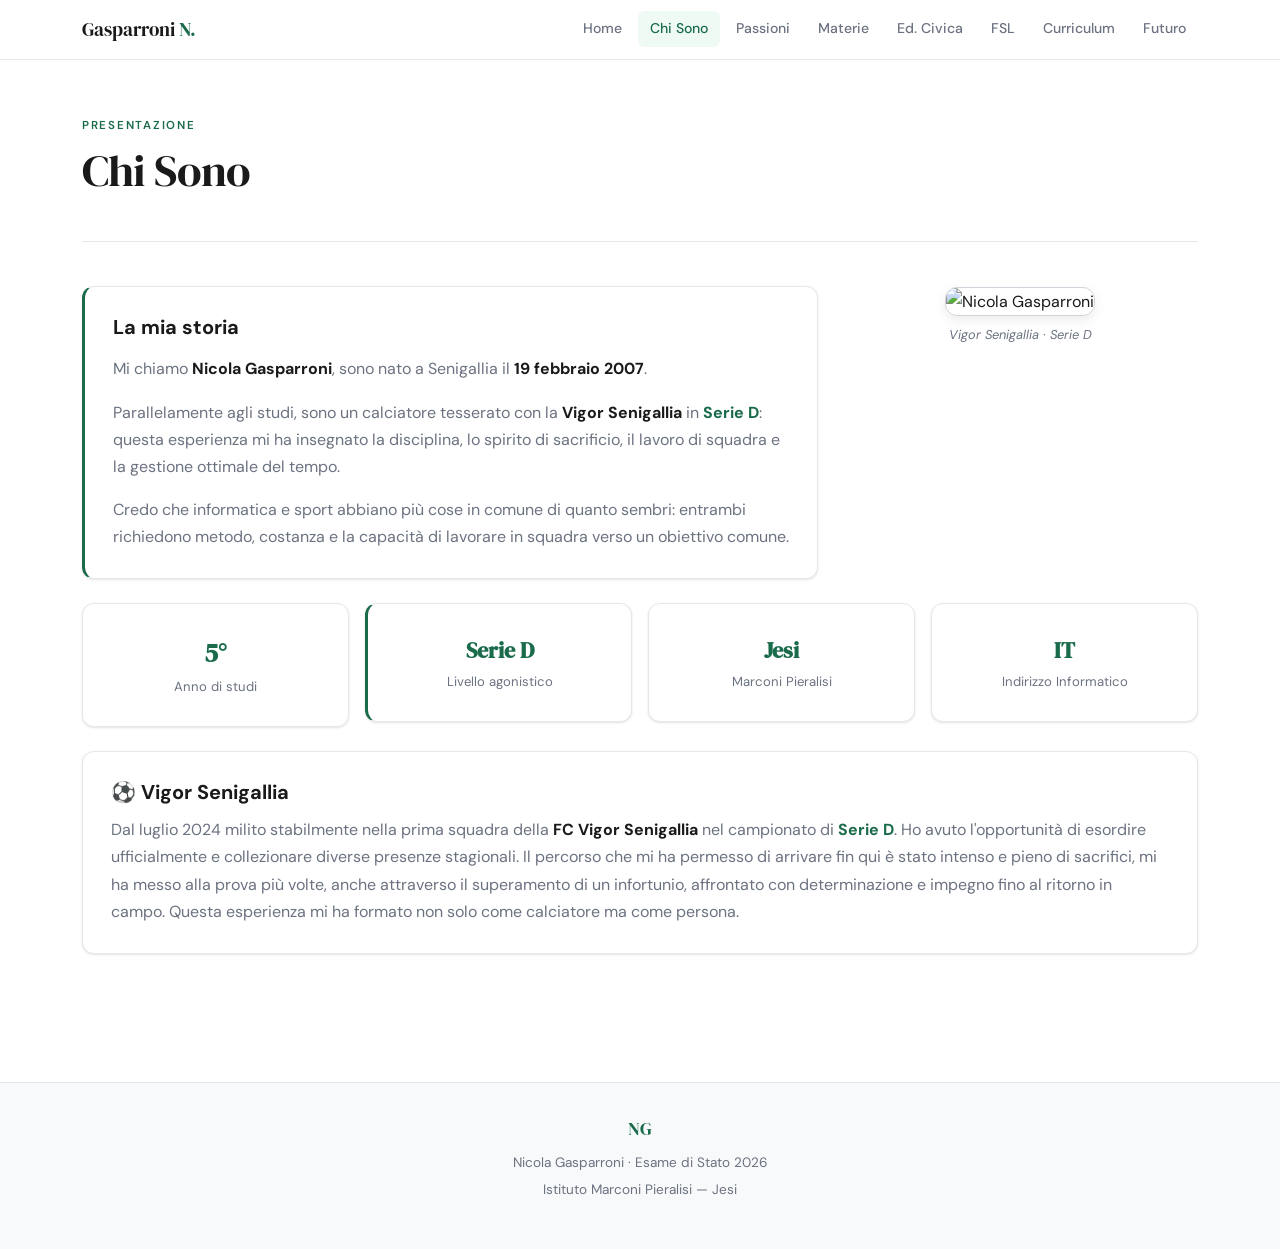
==== chi-sono.html @ da318c6c "Add files via upload" ====
<!DOCTYPE html>
<html lang="it">
<head>
    <meta charset="UTF-8">
    <meta name="viewport" content="width=device-width, initial-scale=1.0">
    <title>Chi Sono — Nicola Gasparroni</title>
    <link href="https://cdn.jsdelivr.net/npm/bootstrap@5.3.2/dist/css/bootstrap.min.css" rel="stylesheet">
    <link rel="stylesheet" href="style.css">
</head>
<body>
    <nav class="navbar navbar-expand-md navbar-light fixed-top">
        <div class="container">
            <a class="navbar-brand" href="index.html">Gasparroni <span>N.</span></a>
            <button class="navbar-toggler" type="button" data-bs-toggle="collapse" data-bs-target="#navbarMenu"><span class="navbar-toggler-icon"></span></button>
            <div class="collapse navbar-collapse" id="navbarMenu">
                <ul class="navbar-nav ms-auto gap-1">
                    <li class="nav-item"><a class="nav-link" href="index.html">Home</a></li>
                    <li class="nav-item"><a class="nav-link active" href="chi-sono.html">Chi Sono</a></li>
                    <li class="nav-item"><a class="nav-link" href="passioni.html">Passioni</a></li>
                    <li class="nav-item"><a class="nav-link" href="materie.html">Materie</a></li>
                    <li class="nav-item"><a class="nav-link" href="ed-civica.html">Ed. Civica</a></li>
                    <li class="nav-item"><a class="nav-link" href="fsl.html">FSL</a></li>
                    <li class="nav-item"><a class="nav-link" href="curriculum.html">Curriculum</a></li>
                    <li class="nav-item"><a class="nav-link" href="futuro.html">Futuro</a></li>
                </ul>
            </div>
        </div>
    </nav>

    <div class="container">
        <div class="page-header reveal">
            <p class="page-label">Presentazione</p>
            <h1>Chi Sono</h1>
        </div>
    </div>

    <main class="container pb-5">
        <div class="row g-4 mb-4">
            <div class="col-md-8 reveal">
                <div class="card-dark accent-left h-100">
                    <h5 style="font-weight:700; margin-bottom:16px; font-family:'DM Sans',system-ui,sans-serif;">La mia storia</h5>
                    <p class="text-muted-custom">Mi chiamo <strong style="color:var(--text-main);">Nicola Gasparroni</strong>, sono nato a Senigallia il <strong style="color:var(--text-main);">19 febbraio 2007</strong>.</p>
                    <p class="text-muted-custom">Parallelamente agli studi, sono un calciatore tesserato con la <strong style="color:var(--text-main);">Vigor Senigallia</strong> in <strong style="color:var(--accent);">Serie D</strong>: questa esperienza mi ha insegnato la disciplina, lo spirito di sacrificio, il lavoro di squadra e la gestione ottimale del tempo.</p>
                    <p class="text-muted-custom mb-0">Credo che informatica e sport abbiano più cose in comune di quanto sembri: entrambi richiedono metodo, costanza e la capacità di lavorare in squadra verso un obiettivo comune.</p>
                </div>
            </div>
            <div class="col-md-4 text-center reveal">
                <img src="chi_sono.JPG" alt="Nicola Gasparroni" style="width:100%; max-width:220px; border-radius:12px; border:1px solid var(--border-dark); object-fit:cover; object-position:top center; height:270px; box-shadow:var(--shadow-md);">
                <p class="text-muted-custom mt-2" style="font-size:0.8rem; font-style:italic;">Vigor Senigallia · Serie D</p>
            </div>
        </div>

        <div class="row g-3 reveal">
            <div class="col-6 col-md-3">
                <div class="card-dark text-center">
                    <div style="font-size:1.6rem; color:var(--accent); font-weight:700; font-family:'DM Serif Display',serif;">5°</div>
                    <div class="text-muted-custom" style="font-size:0.82rem;">Anno di studi</div>
                </div>
            </div>
            <div class="col-6 col-md-3">
                <div class="card-dark text-center" style="border-left:3px solid var(--accent);">
                    <div style="font-size:1.4rem; color:var(--accent); font-weight:700; font-family:'DM Serif Display',serif;">Serie D</div>
                    <div class="text-muted-custom" style="font-size:0.82rem;">Livello agonistico</div>
                </div>
            </div>
            <div class="col-6 col-md-3">
                <div class="card-dark text-center">
                    <div style="font-size:1.4rem; color:var(--accent); font-weight:700; font-family:'DM Serif Display',serif;">Jesi</div>
                    <div class="text-muted-custom" style="font-size:0.82rem;">Marconi Pieralisi</div>
                </div>
            </div>
            <div class="col-6 col-md-3">
                <div class="card-dark text-center">
                    <div style="font-size:1.4rem; color:var(--accent); font-weight:700; font-family:'DM Serif Display',serif;">IT</div>
                    <div class="text-muted-custom" style="font-size:0.82rem;">Indirizzo Informatico</div>
                </div>
            </div>
        </div>

        <div class="row mt-4 reveal">
            <div class="col-12">
                <div class="card-dark">
                    <h5 style="font-weight:700; margin-bottom:12px; font-family:'DM Sans',system-ui,sans-serif;">⚽ Vigor Senigallia</h5>
                    <p class="text-muted-custom mb-0">Dal luglio 2024 milito stabilmente nella prima squadra della <strong style="color:var(--text-main);">FC Vigor Senigallia</strong> nel campionato di <strong style="color:var(--accent);">Serie D</strong>.  Ho avuto l'opportunità di esordire ufficialmente e collezionare diverse presenze stagionali. Il percorso che mi ha permesso di arrivare fin qui è stato intenso e pieno di sacrifici, mi ha messo alla prova più volte,  anche attraverso il superamento di un infortunio, affrontato con determinazione e impegno fino al ritorno in campo. Questa esperienza mi ha formato non solo come calciatore ma come persona.</p>
                </div>
            </div>
        </div>
    </main>

    <footer>
        <div class="container">
            <div class="footer-logo">NG</div>
            <p class="mb-1">Nicola Gasparroni · Esame di Stato 2026</p>
            <p>Istituto Marconi Pieralisi — Jesi</p>
        </div>
    </footer>
    <script src="https://cdn.jsdelivr.net/npm/bootstrap@5.3.2/dist/js/bootstrap.bundle.min.js"></script>
    <script src="script.js"></script>
</body>
</html>
---- style.css ----
/* ============================================================
   STYLE.CSS — Nicola Gasparroni · Esame di Stato 2026
   Tema: Minimal bianco — pulito, tipografico, professionale
   ============================================================ */

@import url('https://fonts.googleapis.com/css2?family=DM+Serif+Display:ital@0;1&family=DM+Sans:wght@300;400;500;600;700&display=swap');

:root {
    --accent: #1a6b4a;
    --accent-light: #f0faf5;
    --accent-border: #b6dece;
    --bg: #ffffff;
    --bg-alt: #f8f9fa;
    --bg-card: #ffffff;
    --text-main: #1a1a1a;
    --text-muted: #6b7280;
    --border: #e5e7eb;
    --border-dark: #d1d5db;
    --shadow: 0 1px 3px rgba(0,0,0,0.08), 0 1px 2px rgba(0,0,0,0.04);
    --shadow-md: 0 4px 12px rgba(0,0,0,0.08);
}

/* === BASE === */
*, *::before, *::after { box-sizing: border-box; }

body {
    background: var(--bg);
    color: var(--text-main);
    font-family: 'DM Sans', system-ui, sans-serif;
    font-weight: 400;
    line-height: 1.7;
    padding-top: 64px;
}

h1, h2, h3, h4 {
    font-family: 'DM Serif Display', serif;
    font-weight: 400;
    letter-spacing: -0.02em;
}

/* === NAVBAR === */
.navbar {
    background: rgba(255,255,255,0.95) !important;
    backdrop-filter: blur(10px);
    border-bottom: 1px solid var(--border);
    box-shadow: none;
    transition: box-shadow 0.2s;
}
.navbar-brand {
    font-family: 'DM Serif Display', serif;
    font-size: 1.2rem;
    color: var(--text-main) !important;
}
.navbar-brand span { color: var(--accent); }

.navbar .nav-link {
    color: var(--text-muted) !important;
    font-size: 0.88rem;
    font-weight: 500;
    transition: color 0.2s;
    padding: 6px 12px !important;
    border-radius: 6px;
}
.navbar .nav-link:hover { color: var(--text-main) !important; background: var(--bg-alt); }
.navbar .nav-link.active { color: var(--accent) !important; background: var(--accent-light); }
.navbar-toggler { border: 1px solid var(--border); }
.navbar-toggler-icon { filter: invert(0.4); }

/* === HERO === */
.hero-section {
    padding: 80px 0 72px;
    border-bottom: 1px solid var(--border);
}
.hero-photo {
    width: 200px;
    height: 250px;
    object-fit: cover;
    object-position: top center;
    border-radius: 12px;
    border: 1px solid var(--border-dark);
    box-shadow: var(--shadow-md);
}
.hero-tag {
    display: inline-block;
    font-size: 0.72rem;
    letter-spacing: 0.12em;
    text-transform: uppercase;
    color: var(--accent);
    background: var(--accent-light);
    border: 1px solid var(--accent-border);
    padding: 4px 14px;
    border-radius: 20px;
    margin-bottom: 16px;
    font-weight: 600;
}
.hero-title {
    font-size: clamp(2.2rem, 6vw, 3.8rem);
    line-height: 1.05;
    color: var(--text-main);
}
.hero-sub {
    color: var(--text-muted);
    font-size: 1rem;
    margin-bottom: 28px;
    font-weight: 400;
}

/* === PAGE HEADER === */
.page-header {
    padding: 52px 0 36px;
    border-bottom: 1px solid var(--border);
    margin-bottom: 44px;
}
.page-header .page-label {
    font-size: 0.72rem;
    letter-spacing: 0.15em;
    text-transform: uppercase;
    color: var(--accent);
    margin-bottom: 8px;
    font-weight: 600;
}
.page-header h1 {
    font-size: clamp(2rem, 4vw, 2.8rem);
}

/* === CARDS === */
.card-dark {
    background: var(--bg-card);
    border: 1px solid var(--border);
    border-radius: 12px;
    padding: 28px;
    box-shadow: var(--shadow);
}
.card-dark.accent-left { border-left: 3px solid var(--accent); }

/* === BADGE === */
.badge-accent {
    background: var(--accent-light);
    border: 1px solid var(--accent-border);
    color: var(--accent);
    font-size: 0.7rem;
    padding: 3px 10px;
    border-radius: 20px;
    font-weight: 600;
    letter-spacing: 0.05em;
}
.badge-blue {
    background: #eff6ff;
    border: 1px solid #bfdbfe;
    color: #2563eb;
    font-size: 0.7rem;
    padding: 3px 10px;
    border-radius: 20px;
    font-weight: 600;
}

/* === TESTO MUTED === */
.text-muted-custom { color: var(--text-muted) !important; }

/* === BOTTONE PRINCIPALE === */
.btn-accent {
    background: var(--accent);
    color: #fff;
    font-weight: 600;
    border: none;
    border-radius: 8px;
    padding: 10px 24px;
    text-decoration: none;
    display: inline-block;
    font-size: 0.9rem;
    transition: background 0.2s, transform 0.2s, box-shadow 0.2s;
}
.btn-accent:hover {
    background: #155d3e;
    transform: translateY(-1px);
    box-shadow: 0 4px 16px rgba(26,107,74,0.25);
    color: #fff;
}

/* === TABS (Passioni) === */
.tab-btn {
    background: var(--bg-alt);
    border: 1px solid var(--border);
    color: var(--text-muted);
    padding: 8px 20px;
    border-radius: 8px;
    cursor: pointer;
    font-size: 0.88rem;
    font-weight: 500;
    transition: all 0.2s;
    font-family: 'DM Sans', system-ui, sans-serif;
}
.tab-btn:hover { color: var(--text-main); border-color: var(--border-dark); }
.tab-btn.active {
    background: var(--accent-light);
    border-color: var(--accent-border);
    color: var(--accent);
}
.passione-panel { display: none; }
.passione-panel.active { display: block; animation: fadeIn 0.3s ease; }
@keyframes fadeIn { from { opacity: 0; transform: translateY(8px); } to { opacity: 1; transform: none; } }

/* === MATERIE === */
.materia-card {
    background: var(--bg-alt);
    border: 1px solid var(--border);
    border-radius: 10px;
    padding: 20px;
    cursor: pointer;
    transition: border-color 0.2s, transform 0.2s, box-shadow 0.2s;
    height: 100%;
}
.materia-card:hover {
    border-color: var(--accent-border);
    transform: translateY(-2px);
    box-shadow: var(--shadow-md);
}
.materia-card .materia-icon { font-size: 1.6rem; margin-bottom: 10px; }
.materia-card h5 { font-size: 0.9rem; font-weight: 600; margin-bottom: 4px; color: var(--text-main); font-family: 'DM Sans', system-ui, sans-serif; }
.materia-card p { font-size: 0.78rem; color: var(--text-muted); margin: 0; }

/* === MODALE === */
.modale-overlay {
    display: none;
    position: fixed; inset: 0;
    background: rgba(0,0,0,0.4);
    z-index: 2000;
    align-items: center;
    justify-content: center;
    backdrop-filter: blur(4px);
}
.modale-overlay.open { display: flex; }
.modale-box {
    background: var(--bg-card);
    border: 1px solid var(--border);
    border-radius: 16px;
    padding: 36px;
    max-width: 480px;
    width: 90%;
    position: relative;
    box-shadow: var(--shadow-md);
}
.modale-box h3 { font-size: 1.4rem; margin-bottom: 12px; }
.modale-close {
    position: absolute; top: 16px; right: 18px;
    background: none; border: none;
    color: var(--text-muted); font-size: 1.4rem; cursor: pointer;
    line-height: 1;
}
.modale-close:hover { color: var(--text-main); }

/* === FOOTER === */
footer {
    border-top: 1px solid var(--border);
    padding: 32px 0;
    text-align: center;
    color: var(--text-muted);
    font-size: 0.85rem;
    margin-top: 80px;
    background: var(--bg-alt);
}
footer .footer-logo {
    display: inline-block;
    font-family: 'DM Serif Display', serif;
    font-size: 1.1rem;
    color: var(--accent);
    margin-bottom: 6px;
}

/* === CURRICULUM === */
.cv-entry { margin-bottom: 22px; padding-bottom: 22px; border-bottom: 1px solid var(--border); }
.cv-entry:last-child { border-bottom: none; margin-bottom: 0; padding-bottom: 0; }
.cv-year { font-size: 0.72rem; color: var(--accent); text-transform: uppercase; letter-spacing: 0.08em; font-weight: 600; }
.cv-title { font-weight: 600; color: var(--text-main); font-size: 0.95rem; margin-top: 2px; }
.cv-place { font-size: 0.8rem; color: var(--text-muted); font-style: italic; }
.cv-desc { font-size: 0.83rem; color: var(--text-muted); margin-top: 4px; }

/* === ED. CIVICA === */
.disciplina-card {
    background: var(--bg-card);
    border: 1px solid var(--border);
    border-radius: 10px;
    height: 100%;
    box-shadow: var(--shadow);
}
.disciplina-card .card-header-dark {
    background: var(--bg-alt);
    border-bottom: 1px solid var(--border);
    border-radius: 10px 10px 0 0;
    padding: 14px 20px;
    font-weight: 600;
    font-size: 0.85rem;
    color: var(--text-main);
}
.disciplina-card .card-body-inner { padding: 20px; }
.disciplina-card ul { padding-left: 18px; color: var(--text-muted); font-size: 0.87rem; }
.disciplina-card ul li { margin-bottom: 10px; }
.disciplina-card ul li strong { color: var(--text-main); }

/* === FSL (nuova pagina) === */
.fsl-step {
    display: flex;
    gap: 20px;
    margin-bottom: 32px;
}
.fsl-step-num {
    flex-shrink: 0;
    width: 36px;
    height: 36px;
    border-radius: 50%;
    background: var(--accent-light);
    border: 1px solid var(--accent-border);
    color: var(--accent);
    font-weight: 700;
    font-size: 0.85rem;
    display: flex;
    align-items: center;
    justify-content: center;
    margin-top: 2px;
}
.fsl-step-content { flex: 1; }
.fsl-step-title { font-weight: 600; color: var(--text-main); margin-bottom: 4px; font-size: 0.95rem; }
.fsl-step-desc { font-size: 0.85rem; color: var(--text-muted); }

.skill-pill {
    display: inline-block;
    background: var(--bg-alt);
    border: 1px solid var(--border);
    color: var(--text-muted);
    font-size: 0.75rem;
    padding: 4px 12px;
    border-radius: 20px;
    margin: 3px;
    font-weight: 500;
}

/* === REVEAL ANIMATION === */
.reveal {
    opacity: 0;
    transform: translateY(16px);
    transition: opacity 0.5s ease, transform 0.5s ease;
}
.reveal.visible { opacity: 1; transform: translateY(0); }

/* === RESPONSIVE === */
@media (max-width: 768px) {
    .hero-photo { width: 160px; height: 200px; }
    .hero-section { text-align: center; }
    body { padding-top: 56px; }
    .fsl-step { flex-direction: column; gap: 8px; }
}
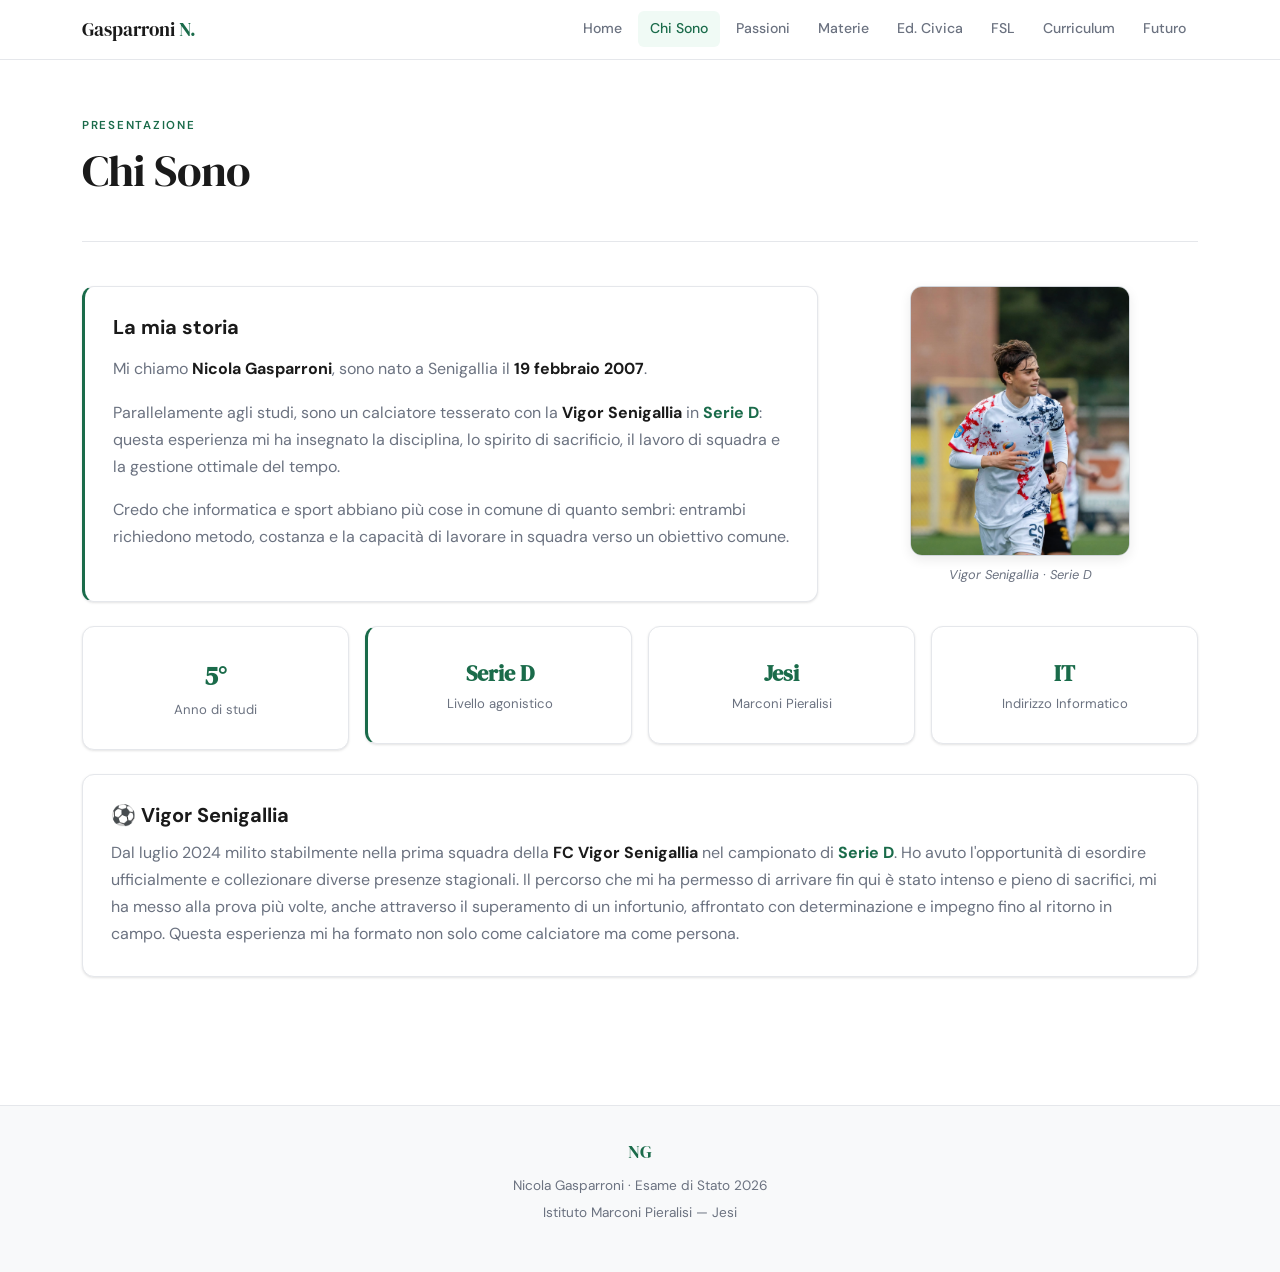
==== commit f8ad2d46: "Update chi-sono.html" ====
--- a/chi-sono.html
+++ b/chi-sono.html
@@ -45,7 +45,7 @@
                 </div>
             </div>
             <div class="col-md-4 text-center reveal">
-                <img src="chi_sono.JPG" alt="Nicola Gasparroni" style="width:100%; max-width:220px; border-radius:12px; border:1px solid var(--border-dark); object-fit:cover; object-position:top center; height:270px; box-shadow:var(--shadow-md);">
+                <img src="chi_sono.jpg" alt="Nicola Gasparroni" style="width:100%; max-width:220px; border-radius:12px; border:1px solid var(--border-dark); object-fit:cover; object-position:top center; height:270px; box-shadow:var(--shadow-md);">
                 <p class="text-muted-custom mt-2" style="font-size:0.8rem; font-style:italic;">Vigor Senigallia · Serie D</p>
             </div>
         </div>
